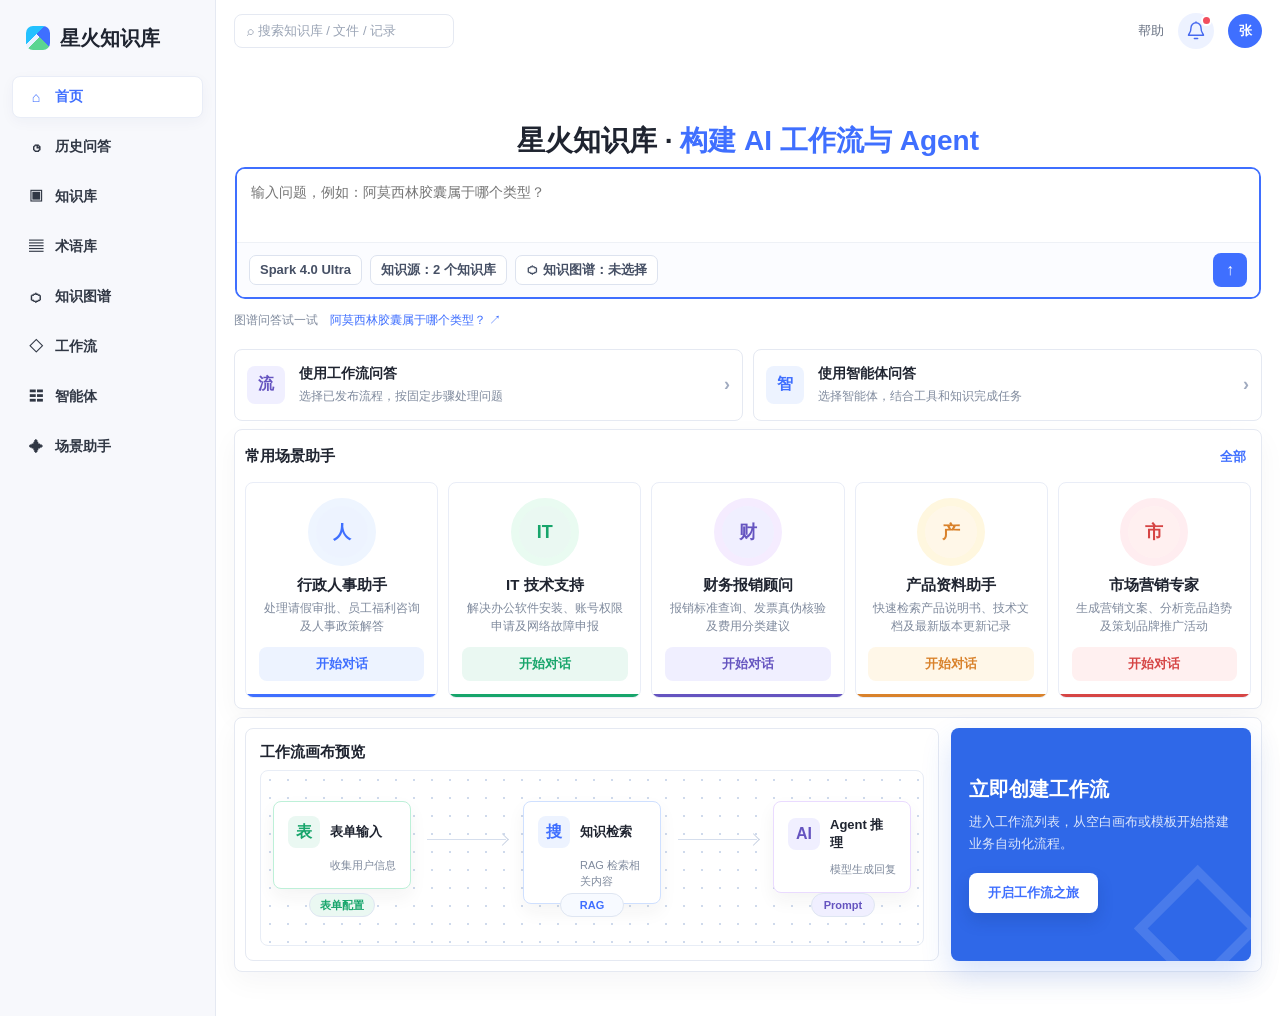
==== v122-ai-entry-architecture.html @ dc431477 "Publish knowledge graph prototype from source 1de22611d" ====
<!DOCTYPE html>
<html lang="zh-CN">
<head>
  <meta charset="UTF-8">
  <meta name="viewport" content="width=device-width, initial-scale=1.0">
  <title>星火知识库 - 智能问答</title>
  <link rel="icon" href="data:,">
  <link rel="stylesheet" href="knowledge-graph/qa.css">
  <link rel="stylesheet" href="knowledge-graph/qa-evidence.css">
  <link rel="stylesheet" href="knowledge-graph/notification-center.css?v=36">
  <style>
    :root {
      --blue: #3f6fff;
      --blue-soft: #edf3ff;
      --ink: #1f2430;
      --text: #323847;
      --muted: #7f8a9d;
      --line: #e5e9f2;
      --panel: #ffffff;
      --bg: #f6f8fc;
      --green: #17a56b;
      --green-soft: #eaf8f2;
      --amber: #d9822b;
      --amber-soft: #fff7e8;
      --red: #d64545;
      --red-soft: #fff0f0;
      --purple: #6554c0;
      --purple-soft: #f0efff;
    }

    * { box-sizing: border-box; }

    body {
      margin: 0;
      min-height: 100vh;
      color: var(--text);
      font-family: "PingFang SC", "Microsoft YaHei", Arial, sans-serif;
      background: #fff;
    }

    button,
    input,
    textarea,
    select {
      font: inherit;
    }

    button { cursor: pointer; }

    .app {
      display: grid;
      grid-template-columns: 216px minmax(0, 1fr);
      min-height: 100vh;
    }

    .sidebar {
      display: flex;
      flex-direction: column;
      gap: 20px;
      padding: 20px 12px;
      border-right: 1px solid var(--line);
      background: #f7f8fc;
    }

    .brand {
      display: flex;
      align-items: center;
      gap: 10px;
      height: 36px;
      padding: 0 14px;
      color: var(--ink);
      font-size: 20px;
      font-weight: 850;
      white-space: nowrap;
    }

    .brand-mark {
      width: 24px;
      height: 24px;
      border-radius: 7px;
      background:
        linear-gradient(135deg, #23c1ff 0 38%, transparent 38%),
        linear-gradient(225deg, #3f6fff 0 45%, transparent 45%),
        linear-gradient(315deg, #5bd592 0 48%, transparent 48%),
        #eaf2ff;
    }

    .nav {
      display: flex;
      flex-direction: column;
      gap: 8px;
    }

    .nav-btn {
      width: 100%;
      height: 42px;
      padding: 0 14px;
      border: 1px solid transparent;
      border-radius: 8px;
      display: flex;
      align-items: center;
      gap: 10px;
      color: #303744;
      background: transparent;
      text-align: left;
      font-size: 14px;
      font-weight: 700;
      text-decoration: none;
    }

    .nav-btn:hover {
      background: #fff;
      border-color: var(--line);
    }

    .nav-btn.active {
      color: var(--blue);
      background: #fff;
      border-color: #e9edf7;
      box-shadow: 0 4px 14px rgba(32, 52, 92, 0.04);
    }

    .nav-icon {
      width: 18px;
      height: 18px;
      display: inline-grid;
      place-items: center;
      flex: 0 0 auto;
    }

    .main {
      min-width: 0;
      min-height: 100vh;
      padding: 12px 18px;
      overflow: auto;
    }

    .topbar {
      height: 38px;
      display: flex;
      align-items: center;
      justify-content: space-between;
      margin-bottom: 10px;
    }

    .search {
      width: 220px;
      height: 34px;
      border: 1px solid var(--line);
      border-radius: 8px;
      display: flex;
      align-items: center;
      gap: 8px;
      padding: 0 12px;
      color: #9aa4b5;
      background: #fff;
      font-size: 13px;
    }

    .top-actions {
      display: flex;
      align-items: center;
      gap: 14px;
      color: #6b7485;
      font-size: 13px;
    }

    .avatar {
      width: 34px;
      height: 34px;
      border-radius: 50%;
      display: grid;
      place-items: center;
      color: #fff;
      background: var(--blue);
      font-weight: 800;
    }

    .view { display: none; }
    .view.active { display: block; }

    .page-head {
      display: flex;
      align-items: flex-start;
      justify-content: space-between;
      gap: 24px;
      margin-bottom: 18px;
    }

    .page-head h1 {
      margin: 0;
      color: var(--ink);
      font-size: 24px;
      line-height: 1.25;
      font-weight: 850;
    }

    .page-head p {
      margin: 8px 0 0;
      color: var(--muted);
      font-size: 13px;
      line-height: 1.6;
    }

    .btn {
      height: 34px;
      padding: 0 14px;
      border: 1px solid var(--line);
      border-radius: 8px;
      color: #3b465a;
      background: #fff;
      font-size: 13px;
      font-weight: 700;
    }

    .btn.primary {
      border-color: var(--blue);
      color: #fff;
      background: var(--blue);
    }

    .btn.text {
      border-color: transparent;
      color: var(--blue);
      background: transparent;
      padding: 0 4px;
    }

    .tag {
      min-height: 24px;
      padding: 0 8px;
      border-radius: 999px;
      display: inline-flex;
      align-items: center;
      gap: 4px;
      background: #eef2f8;
      color: #586377;
      font-size: 12px;
      font-weight: 700;
      white-space: nowrap;
    }

    .tag.blue { color: var(--blue); background: var(--blue-soft); }
    .tag.green { color: var(--green); background: var(--green-soft); }
    .tag.amber { color: var(--amber); background: var(--amber-soft); }
    .tag.red { color: var(--red); background: var(--red-soft); }
    .tag.purple { color: var(--purple); background: var(--purple-soft); }

    .panel {
      border: 1px solid var(--line);
      border-radius: 8px;
      background: var(--panel);
      box-shadow: 0 10px 28px rgba(31, 36, 48, 0.04);
    }

    .section-title {
      display: flex;
      align-items: center;
      justify-content: space-between;
      gap: 16px;
      margin: 0 0 8px;
      color: var(--ink);
      font-size: 15px;
      font-weight: 850;
    }

    .home-grid {
      display: grid;
      grid-template-columns: minmax(960px, 1280px);
      justify-content: center;
      gap: 8px;
      align-items: start;
    }

    #home {
      min-height: calc(100vh - 72px);
      padding: clamp(28px, 7vh, 72px) 0 32px;
    }

    #home.view.active {
      display: grid;
      place-items: start center;
    }

    #home .home-grid {
      width: min(100%, 1280px);
    }

    .home-heading {
      text-align: center;
      margin-bottom: 0;
    }

    .home-heading h1 {
      margin: 0;
      color: var(--ink);
      font-size: 28px;
      line-height: 1.25;
      font-weight: 900;
    }

    .home-heading .headline-accent {
      color: var(--blue);
    }

    .home-heading p {
      margin: 6px 0 0;
      color: var(--muted);
      font-size: 13px;
      line-height: 1.6;
    }

    .home-panel {
      padding: clamp(6px, 0.8vw, 10px);
    }

    .ask-panel {
      padding: clamp(6px, 0.8vw, 10px);
    }

    .home-panel.ask-panel {
      border-color: transparent;
      box-shadow: none;
      padding: 0;
    }

    .mode-tabs {
      display: inline-flex;
      gap: 4px;
      padding: 4px;
      margin-bottom: 16px;
      border-radius: 9px;
      background: #f1f4fa;
    }

    .mode-tab {
      height: 32px;
      padding: 0 14px;
      border: 0;
      border-radius: 7px;
      color: #5d687a;
      background: transparent;
      font-size: 13px;
      font-weight: 800;
    }

    .mode-tab.active {
      color: var(--blue);
      background: #fff;
      box-shadow: 0 4px 10px rgba(31, 36, 48, 0.06);
    }

    .ask-area {
      border: 2px solid var(--blue);
      border-radius: 10px;
      background: #fff;
      overflow: hidden;
    }

    .textarea {
      width: 100%;
      min-height: 48px;
      border: 0;
      resize: none;
      outline: none;
      padding: 12px 14px;
      color: var(--text);
      font-size: 14px;
      line-height: 1.6;
    }

    .ask-toolbar {
      display: flex;
      align-items: center;
      gap: 8px;
      padding: 10px 12px;
      border-top: 1px solid #eef1f6;
      background: #fbfcff;
    }

    .select-pill {
      height: 30px;
      padding: 0 10px;
      border: 1px solid #dde3ef;
      border-radius: 7px;
      display: inline-flex;
      align-items: center;
      gap: 6px;
      color: #465065;
      background: #fff;
      font-size: 13px;
      font-weight: 700;
    }

    .send {
      margin-left: auto;
      width: 34px;
      height: 34px;
      border: 0;
      border-radius: 8px;
      color: #fff;
      background: var(--blue);
      font-weight: 900;
    }

    .workflow-config {
      display: none;
      border: 1px solid #dde3ef;
      border-radius: 8px;
      margin: 12px 0 0;
      padding: 14px;
      background: #fbfcff;
    }

    .workflow-config.active { display: block; }

    .field-row {
      display: grid;
      grid-template-columns: 128px minmax(0, 1fr);
      gap: 12px;
      align-items: center;
      margin-bottom: 10px;
    }

    .field-row:last-child { margin-bottom: 0; }

    .field-row label {
      color: #5d687a;
      font-size: 13px;
      font-weight: 800;
    }

    .input,
    .select {
      width: 100%;
      height: 36px;
      border: 1px solid #dce2ec;
      border-radius: 8px;
      padding: 0 11px;
      color: var(--text);
      background: #fff;
      outline: none;
      font-size: 13px;
    }

    .note-box {
      margin-top: 10px;
      padding: 10px 12px;
      border-radius: 8px;
      color: #5d687a;
      background: #f6f8fc;
      font-size: 12px;
      line-height: 1.6;
    }

    .assistant-strip {
      padding: 0;
      border: 0;
      box-shadow: none;
      background: transparent;
    }

    .assistant-list {
      display: grid;
      gap: 10px;
    }

    .assistant-list.home-assistants {
      grid-template-columns: repeat(5, minmax(0, 1fr));
    }

    #home .note-box {
      display: none;
    }

    .assistant-card {
      width: 100%;
      padding: 14px;
      border: 1px solid var(--line);
      border-radius: 8px;
      display: grid;
      grid-template-columns: 38px minmax(0, 1fr) auto;
      gap: 12px;
      align-items: center;
      background: #fff;
      text-align: left;
    }

    .assistant-list.home-assistants .assistant-card {
      position: relative;
      min-height: 188px;
      padding: clamp(12px, 1.2vw, 18px) clamp(10px, 1vw, 16px) 16px;
      border-color: #e9edf7;
      grid-template-columns: 1fr;
      gap: 10px;
      align-items: start;
      justify-items: center;
      overflow: hidden;
      text-align: center;
    }

    .assistant-list.home-assistants .assistant-card:hover {
      transform: translateY(-2px);
      box-shadow: 0 10px 22px rgba(31, 36, 48, 0.06);
    }

    .assistant-list.home-assistants .assistant-card::after {
      content: "";
      position: absolute;
      right: 0;
      bottom: 0;
      left: 0;
      height: 3px;
      background: var(--blue);
    }

    .assistant-list.home-assistants .assistant-card.green::after {
      background: var(--green);
    }

    .assistant-list.home-assistants .assistant-card.purple::after {
      background: var(--purple);
    }

    .assistant-list.home-assistants .assistant-card.amber::after {
      background: var(--amber);
    }

    .assistant-list.home-assistants .assistant-card.red::after {
      background: var(--red);
    }

    .assistant-list.home-assistants .assistant-icon {
      width: 68px;
      height: 68px;
      border-radius: 999px;
      border: 8px solid #eef5ff;
      font-size: 18px;
    }

    .assistant-list.home-assistants .assistant-icon.green {
      border-color: #e9fbf1;
    }

    .assistant-list.home-assistants .assistant-icon.purple {
      border-color: #f5ecff;
    }

    .assistant-list.home-assistants .assistant-icon.amber {
      border-color: #fff7df;
    }

    .assistant-list.home-assistants .assistant-icon.red {
      border-color: #ffedf0;
    }

    .assistant-list.home-assistants .card-title {
      font-size: 15px;
    }

    .assistant-list.home-assistants .card-sub {
      margin-top: 4px;
      min-height: 0;
      line-height: 1.5;
    }

    .assistant-action {
      width: 100%;
      height: 34px;
      margin-top: 2px;
      border-radius: 8px;
      display: inline-flex;
      align-items: center;
      justify-content: center;
      color: var(--blue);
      background: var(--blue-soft);
      font-size: 13px;
      font-weight: 850;
    }

    .assistant-card.green .assistant-action {
      color: var(--green);
      background: var(--green-soft);
    }

    .assistant-card.purple .assistant-action {
      color: var(--purple);
      background: var(--purple-soft);
    }

    .assistant-card.amber .assistant-action {
      color: var(--amber);
      background: var(--amber-soft);
    }

    .assistant-card.red .assistant-action {
      color: var(--red);
      background: var(--red-soft);
    }

    .home-row {
      display: block;
    }

    .entry-mode-grid {
      display: grid;
      grid-template-columns: repeat(2, minmax(0, 1fr));
      gap: 10px;
    }

    .entry-mode-card {
      min-height: 72px;
      padding: 9px 12px;
      border: 1px solid var(--line);
      border-radius: 8px;
      display: grid;
      grid-template-columns: 40px minmax(0, 1fr) auto;
      gap: 12px;
      align-items: center;
      background: #fff;
      text-align: left;
    }

    .entry-mode-card:hover {
      border-color: #cfd8eb;
      background: #fbfcff;
    }

    .entry-mode-card:hover .assistant-icon.purple {
      background: #f0e8ff;
    }

    .entry-mode-card:hover .assistant-icon:not(.purple) {
      background: #eaf1ff;
    }

    .entry-mode-card:hover .entry-mode-arrow {
      color: var(--blue);
    }

    .entry-mode-arrow {
      color: #a1abc0;
      font-size: 18px;
      font-weight: 900;
    }

    .workflow-showcase {
      display: grid;
      grid-template-columns: minmax(0, 1fr) 300px;
      gap: 12px;
      align-items: stretch;
    }

    .workflow-preview {
      min-height: 232px;
      padding: 14px;
      border: 1px solid var(--line);
      border-radius: 8px;
      background: #fff;
    }

    .workflow-preview-title {
      margin: 0 0 8px;
      color: var(--ink);
      font-size: 15px;
      font-weight: 850;
    }

    .workflow-canvas {
      position: relative;
      height: 176px;
      border: 1px solid #e8edf6;
      border-radius: 8px;
      overflow: hidden;
      background-image: radial-gradient(#cfdaec 1px, transparent 1px);
      background-size: 18px 18px;
      background-color: #fff;
    }

    .flow-node {
      position: absolute;
      width: 138px;
      min-height: 76px;
      padding: 14px;
      border: 1px solid #d8e2f4;
      border-radius: 8px;
      display: grid;
      grid-template-columns: 32px minmax(0, 1fr);
      gap: 10px;
      align-items: center;
      background: #fff;
      box-shadow: 0 8px 18px rgba(31, 36, 48, 0.05);
    }

    .flow-node.form-node {
      left: 12px;
      top: 30px;
      border-color: #bdf0d8;
    }

    .flow-node.retrieve-node {
      left: calc(50% - 69px);
      top: 30px;
      border-color: #cfe0ff;
    }

    .flow-node.agent {
      right: 12px;
      top: 30px;
      border-color: #eadbff;
    }

    .flow-icon {
      width: 32px;
      height: 32px;
      border-radius: 8px;
      display: grid;
      place-items: center;
      color: var(--blue);
      background: var(--blue-soft);
      font-weight: 900;
    }

    .flow-node.form-node .flow-icon {
      color: var(--green);
      background: var(--green-soft);
    }

    .flow-node.agent .flow-icon {
      color: var(--purple);
      background: var(--purple-soft);
    }

    .flow-title {
      color: var(--ink);
      font-size: 13px;
      font-weight: 850;
    }

    .flow-desc {
      grid-column: 2;
      color: var(--muted);
      font-size: 11px;
      line-height: 1.4;
    }

    .flow-arrow {
      position: absolute;
      top: 68px;
      height: 1px;
      background: #d5deed;
    }

    .flow-arrow::after {
      content: "";
      position: absolute;
      right: -1px;
      top: -4px;
      width: 8px;
      height: 8px;
      border-top: 1px solid #c8d2e3;
      border-right: 1px solid #c8d2e3;
      transform: rotate(45deg);
      background: transparent;
    }

    .flow-arrow.left {
      left: 166px;
      right: calc(50% + 86px);
    }

    .flow-arrow.right {
      left: calc(50% + 86px);
      right: 166px;
    }

    .flow-chip {
      position: absolute;
      min-width: 64px;
      height: 24px;
      padding: 0 10px;
      border: 1px solid #dfe6f2;
      border-radius: 999px;
      display: grid;
      place-items: center;
      color: var(--blue);
      background: #f7faff;
      font-size: 11px;
      font-weight: 850;
    }

    .flow-chip.config {
      left: 48px;
      bottom: 28px;
      color: var(--green);
      background: var(--green-soft);
    }

    .flow-chip.rag {
      left: calc(50% - 32px);
      bottom: 28px;
    }

    .flow-chip.prompt {
      right: 48px;
      bottom: 28px;
      color: var(--purple);
      background: var(--purple-soft);
    }

    .workflow-cta {
      position: relative;
      min-height: 232px;
      padding: 18px;
      border-radius: 8px;
      display: flex;
      flex-direction: column;
      align-items: flex-start;
      justify-content: center;
      overflow: hidden;
      color: #fff;
      background: #2f68e8;
      box-shadow: 0 14px 30px rgba(47, 104, 232, 0.18);
    }

    .workflow-cta::after {
      content: "◇";
      position: absolute;
      right: -8px;
      bottom: -36px;
      color: rgba(255, 255, 255, 0.13);
      font-size: 128px;
      line-height: 1;
      font-weight: 900;
    }

    .workflow-cta h3 {
      position: relative;
      z-index: 1;
      margin: 0;
      font-size: 20px;
      line-height: 1.35;
      font-weight: 900;
    }

    .workflow-cta p {
      position: relative;
      z-index: 1;
      margin: 8px 0 18px;
      color: rgba(255, 255, 255, 0.84);
      font-size: 13px;
      line-height: 1.7;
    }

    .workflow-cta .btn {
      position: relative;
      z-index: 1;
      height: 40px;
      padding: 0 18px;
      border-color: transparent;
      color: var(--blue);
      background: #fff;
      box-shadow: 0 8px 16px rgba(18, 45, 110, 0.18);
    }

    .compact-list {
      display: grid;
      gap: 8px;
    }

    .compact-item {
      padding: 11px 12px;
      border: 1px solid var(--line);
      border-radius: 8px;
      display: grid;
      grid-template-columns: minmax(0, 1fr) auto;
      gap: 10px;
      align-items: center;
      background: #fff;
    }

    .compact-name {
      color: var(--ink);
      font-size: 13px;
      font-weight: 850;
    }

    .compact-desc {
      margin-top: 4px;
      color: var(--muted);
      font-size: 12px;
      line-height: 1.5;
    }

    .assistant-card:hover {
      border-color: #cfd8eb;
      background: #fbfcff;
    }

    .assistant-card.disabled {
      opacity: 0.64;
      cursor: not-allowed;
    }

    .assistant-icon {
      width: 38px;
      height: 38px;
      border-radius: 8px;
      display: grid;
      place-items: center;
      color: var(--blue);
      background: var(--blue-soft);
      font-weight: 900;
    }

    .assistant-icon.green {
      color: var(--green);
      background: var(--green-soft);
    }

    .assistant-icon.amber {
      color: var(--amber);
      background: var(--amber-soft);
    }

    .assistant-icon.red {
      color: var(--red);
      background: var(--red-soft);
    }

    .assistant-icon.purple {
      color: var(--purple);
      background: var(--purple-soft);
    }

    .card-title {
      color: var(--ink);
      font-size: 14px;
      font-weight: 850;
    }

    .card-sub {
      margin-top: 4px;
      color: var(--muted);
      font-size: 12px;
      line-height: 1.5;
    }

    .logic-grid {
      display: grid;
      grid-template-columns: repeat(3, minmax(0, 1fr));
      gap: 12px;
      margin-top: 18px;
    }

    .logic-card {
      padding: 14px;
      border: 1px solid var(--line);
      border-radius: 8px;
      background: #fff;
    }

    .logic-card b {
      display: block;
      margin-bottom: 6px;
      color: var(--ink);
      font-size: 13px;
    }

    .logic-card span {
      color: var(--muted);
      font-size: 12px;
      line-height: 1.6;
    }

    .home-section {
      margin-top: 18px;
    }

    .quick-grid {
      display: grid;
      grid-template-columns: repeat(2, minmax(0, 1fr));
      gap: 10px;
    }

    .quick-item {
      padding: 13px;
      border: 1px solid var(--line);
      border-radius: 8px;
      display: grid;
      grid-template-columns: minmax(0, 1fr) auto;
      gap: 10px;
      align-items: center;
      background: #fff;
      text-align: left;
    }

    .quick-item:hover {
      border-color: #cfd8eb;
      background: #fbfcff;
    }

    .quick-name {
      color: var(--ink);
      font-size: 13px;
      font-weight: 850;
    }

    .quick-desc {
      margin-top: 4px;
      color: var(--muted);
      font-size: 12px;
      line-height: 1.5;
    }

    .assistant-page-grid {
      display: grid;
      grid-template-columns: 290px minmax(0, 1fr);
      gap: 18px;
      min-height: calc(100vh - 136px);
    }

    .assistant-sidebar {
      padding: 16px;
      align-self: start;
    }

    .info-list {
      display: grid;
      gap: 12px;
      margin-top: 14px;
    }

    .info-item {
      padding-bottom: 12px;
      border-bottom: 1px solid #eef1f6;
    }

    .info-item:last-child {
      border-bottom: 0;
      padding-bottom: 0;
    }

    .info-label {
      color: var(--muted);
      font-size: 12px;
      font-weight: 700;
    }

    .info-value {
      margin-top: 5px;
      color: #3b465a;
      font-size: 13px;
      line-height: 1.6;
    }

    .chat-panel {
      display: grid;
      grid-template-rows: auto minmax(0, 1fr) auto;
      min-height: calc(100vh - 136px);
      overflow: hidden;
    }

    .chat-head {
      padding: 16px 18px;
      border-bottom: 1px solid var(--line);
      display: flex;
      justify-content: space-between;
      align-items: center;
      gap: 16px;
    }

    .chat-title {
      display: flex;
      align-items: center;
      gap: 10px;
      min-width: 0;
    }

    .chat-title h2 {
      margin: 0;
      color: var(--ink);
      font-size: 17px;
    }

    .chat-body {
      min-height: 0;
      padding: 18px;
      overflow: auto;
      background: #fbfcff;
    }

    .message {
      display: flex;
      gap: 10px;
      margin-bottom: 16px;
    }

    .message.user {
      justify-content: flex-end;
    }

    .bubble {
      max-width: 72%;
      padding: 12px 14px;
      border-radius: 8px;
      color: #344054;
      background: #fff;
      border: 1px solid #eef1f6;
      font-size: 14px;
      line-height: 1.7;
    }

    .message.user .bubble {
      color: #fff;
      background: var(--blue);
      border-color: var(--blue);
    }

    .refs {
      display: flex;
      gap: 8px;
      flex-wrap: wrap;
      margin-top: 10px;
    }

    .chat-input {
      border-top: 1px solid var(--line);
      padding: 12px;
      background: #fff;
    }

    .record-layout {
      display: grid;
      grid-template-columns: 360px minmax(560px, 1fr);
      gap: 18px;
    }

    .record-master {
      padding: 14px;
      align-self: start;
      display: grid;
      gap: 12px;
    }

    .filter-panel {
      padding: 0;
      display: flex;
      gap: 6px;
      flex-wrap: wrap;
    }

    .filter-btn {
      height: 30px;
      padding: 0 10px;
      border: 1px solid transparent;
      border-radius: 999px;
      display: inline-flex;
      align-items: center;
      gap: 6px;
      color: #4d586b;
      background: #f4f6fb;
      font-size: 12px;
      font-weight: 750;
      text-align: left;
    }

    .filter-btn.active {
      color: var(--blue);
      border-color: #dce6ff;
      background: var(--blue-soft);
    }

    .record-list {
      display: grid;
      gap: 10px;
    }

    .record-detail {
      padding: 20px;
      align-self: start;
      position: sticky;
      top: 16px;
    }

    .detail-title {
      margin: 0 0 6px;
      color: var(--ink);
      font-size: 18px;
      font-weight: 850;
      line-height: 1.35;
    }

    .detail-summary {
      margin: 0 0 14px;
      color: var(--muted);
      font-size: 12px;
      line-height: 1.6;
    }

    .detail-answer {
      padding: 12px;
      border: 1px solid #edf1f7;
      border-radius: 8px;
      color: #475467;
      background: #fbfcff;
      font-size: 13px;
      line-height: 1.7;
    }

    .detail-block {
      padding: 12px 0;
      border-top: 1px solid #eef1f6;
    }

    .detail-block h3 {
      margin: 0 0 10px;
      color: #344054;
      font-size: 13px;
      font-weight: 850;
    }

    .quote-card {
      padding: 10px;
      border: 1px solid #edf1f7;
      border-radius: 8px;
      margin-bottom: 8px;
      background: #fbfcff;
    }

    .quote-card:last-child { margin-bottom: 0; }

    .quote-name {
      color: var(--ink);
      font-size: 13px;
      font-weight: 800;
    }

    .quote-text {
      margin-top: 6px;
      color: #667085;
      font-size: 12px;
      line-height: 1.55;
    }

    .record-item {
      padding: 13px;
      border: 1px solid var(--line);
      border-radius: 8px;
      display: block;
      background: #fff;
    }

    .record-meta {
      display: flex;
      align-items: center;
      gap: 8px;
      flex-wrap: wrap;
      margin-bottom: 7px;
    }

    .record-title {
      color: var(--ink);
      font-size: 14px;
      font-weight: 850;
      line-height: 1.45;
    }

    .record-desc {
      margin-top: 4px;
      color: var(--muted);
      font-size: 12px;
      line-height: 1.5;
    }

    .record-action {
      margin-top: 10px;
      display: flex;
      justify-content: flex-end;
    }

    .qa-thread {
      display: grid;
      gap: 12px;
    }

    .thread-row {
      display: grid;
      gap: 6px;
    }

    .thread-label {
      color: var(--muted);
      font-size: 12px;
      font-weight: 800;
    }

    .thread-box {
      padding: 12px;
      border: 1px solid #edf1f7;
      border-radius: 8px;
      color: #475467;
      background: #fbfcff;
      font-size: 13px;
      line-height: 1.7;
    }

    .thread-box.answer {
      background: #fff;
    }

    .admin-grid {
      display: grid;
      grid-template-columns: minmax(0, 1.05fr) minmax(0, 0.95fr);
      gap: 18px;
    }

    .admin-panel {
      padding: 18px;
    }

    .table {
      width: 100%;
      border-collapse: collapse;
      font-size: 13px;
    }

    .table th,
    .table td {
      padding: 12px 10px;
      border-bottom: 1px solid #eef1f6;
      text-align: left;
      vertical-align: top;
    }

    .table th {
      color: #667085;
      background: #fafbfe;
      font-weight: 800;
    }

    .table td {
      color: #344054;
    }

    .flow {
      display: grid;
      gap: 10px;
    }

    .flow-step {
      position: relative;
      padding: 12px 12px 12px 36px;
      border: 1px solid var(--line);
      border-radius: 8px;
      background: #fff;
    }

    .flow-step::before {
      content: attr(data-step);
      position: absolute;
      left: 12px;
      top: 12px;
      width: 18px;
      height: 18px;
      border-radius: 50%;
      display: grid;
      place-items: center;
      color: #fff;
      background: var(--blue);
      font-size: 11px;
      font-weight: 900;
    }

    .flow-step b {
      display: block;
      color: var(--ink);
      font-size: 13px;
      margin-bottom: 4px;
    }

    .flow-step span {
      color: var(--muted);
      font-size: 12px;
      line-height: 1.5;
    }

    @media (max-width: 1100px) {
      .app { grid-template-columns: 72px minmax(0, 1fr); }
      .brand span,
      .nav-btn span:last-child { display: none; }
      .nav-btn { justify-content: center; padding: 0; }
      .home-grid,
      .assistant-page-grid,
      .record-layout,
      .admin-grid,
      .logic-grid,
      .home-row,
      .workflow-showcase {
        grid-template-columns: 1fr;
      }

      #home .home-grid {
        width: 100%;
      }

      .assistant-list.home-assistants {
        grid-template-columns: repeat(3, minmax(0, 1fr));
      }
    }

    @media (max-width: 760px) {
      .main { padding: 14px; }
      .entry-mode-grid {
        grid-template-columns: 1fr;
      }
      .assistant-list.home-assistants {
        grid-template-columns: 1fr;
      }
      .workflow-preview { padding: 12px; }
      .workflow-canvas {
        height: 344px;
      }
      .flow-node {
        left: calc(50% - 69px) !important;
        right: auto !important;
      }
      .flow-node.form-node { top: 18px; }
      .flow-node.retrieve-node { top: 130px; }
      .flow-node.agent { top: 242px; }
      .flow-arrow { display: none; }
      .flow-chip.config {
        left: calc(50% - 32px);
        top: 100px;
        bottom: auto;
      }
      .flow-chip.rag {
        top: 212px;
        bottom: auto;
      }
      .flow-chip.prompt {
        right: auto;
        left: calc(50% - 32px);
        bottom: 12px;
      }
    }
  </style>
</head>
<body>
  <div class="app">
    <aside class="sidebar">
      <div class="brand">
        <div class="brand-mark"></div>
        <span>星火知识库</span>
      </div>
      <nav class="nav" aria-label="原型导航">
        <button class="nav-btn active" data-view="home"><span class="nav-icon">⌂</span><span>首页问答</span></button>
        <button class="nav-btn" data-view="knowledge"><span class="nav-icon">▣</span><span>知识库</span></button>
        <a class="nav-btn" href="knowledge-graph/index.html"><span class="nav-icon">⬡</span><span>知识图谱</span></a>
        <button class="nav-btn" data-view="workflow"><span class="nav-icon">◇</span><span>工作流</span></button>
        <button class="nav-btn" data-view="assistants"><span class="nav-icon">✦</span><span>场景助手</span></button>
        <button class="nav-btn" data-view="assistant-chat"><span class="nav-icon">☷</span><span>助手问答页</span></button>
        <button class="nav-btn" data-view="records"><span class="nav-icon">◷</span><span>我的记录</span></button>
      </nav>
    </aside>

    <main class="main">
      <header class="topbar">
        <div class="search">⌕ 搜索知识库 / 文件 / 记录</div>
        <div class="top-actions">
          <span>帮助</span>
          <button type="button" class="kg-message-trigger" data-kg-notifications aria-label="消息中心"><svg width="20" height="20" viewBox="0 0 24 24" fill="none" stroke="currentColor" stroke-width="1.7" stroke-linecap="round" stroke-linejoin="round" aria-hidden="true"><path d="M18 8a6 6 0 0 0-12 0c0 7-3 7-3 9h18c0-2-3-2-3-9M10 21h4M12 2V1"/></svg></button>
          <div class="avatar">张</div>
        </div>
      </header>

      <section class="view active" id="home">
        <div class="home-grid">
          <div class="home-heading">
            <h1>星火知识库 · <span class="headline-accent">构建 AI 工作流与 Agent</span></h1>
          </div>

          <div class="panel ask-panel home-panel">
            <div class="ask-mode-panel" id="knowledge-mode">
              <div class="ask-area">
                <textarea id="qaHomeQuestion" class="textarea" maxlength="2000" aria-label="输入问题" placeholder="输入问题，例如：阿莫西林胶囊属于哪个类型？"></textarea>
                <div class="ask-toolbar">
                  <button class="select-pill">Spark 4.0 Ultra</button>
                  <button class="select-pill" data-qa-sources="kb">知识源：2 个知识库</button>
                  <button class="select-pill qa-graph-trigger" data-qa-sources="graphs">⬡ 知识图谱：未选择</button>
                  <button id="qaHomeSend" class="send" aria-label="发送问题">↑</button>
                </div>
              </div>
            </div>
          </div>

          <div class="qa-home-examples"><span>图谱问答试一试</span><button data-qa-example="阿莫西林胶囊属于哪个类型？">阿莫西林胶囊属于哪个类型？ ↗</button><span id="qaHomeError" role="alert"></span></div>

          <div class="entry-mode-grid">
            <button class="entry-mode-card" data-view-link="workflow">
              <div class="assistant-icon purple">流</div>
              <div>
                <div class="card-title">使用工作流问答</div>
                <div class="card-sub">选择已发布流程，按固定步骤处理问题</div>
              </div>
              <span class="entry-mode-arrow">›</span>
            </button>
            <button class="entry-mode-card" data-view-link="assistant-chat">
              <div class="assistant-icon">智</div>
              <div>
                <div class="card-title">使用智能体问答</div>
                <div class="card-sub">选择智能体，结合工具和知识完成任务</div>
              </div>
              <span class="entry-mode-arrow">›</span>
            </button>
          </div>

          <div class="home-row">
            <section class="panel home-panel">
              <div class="section-title">
                <span>常用场景助手</span>
                <button class="btn text" data-view-link="assistants">全部</button>
              </div>
              <div class="assistant-list home-assistants">
                <button class="assistant-card" data-view-link="assistant-chat">
                  <div class="assistant-icon">人</div>
                  <div>
                    <div class="card-title">行政人事助手</div>
                    <div class="card-sub">处理请假审批、员工福利咨询及人事政策解答</div>
                  </div>
                  <span class="assistant-action">开始对话</span>
                </button>
                <button class="assistant-card green" data-view-link="assistant-chat">
                  <div class="assistant-icon green">IT</div>
                  <div>
                    <div class="card-title">IT 技术支持</div>
                    <div class="card-sub">解决办公软件安装、账号权限申请及网络故障申报</div>
                  </div>
                  <span class="assistant-action">开始对话</span>
                </button>
                <button class="assistant-card purple" data-view-link="assistant-chat">
                  <div class="assistant-icon purple">财</div>
                  <div>
                    <div class="card-title">财务报销顾问</div>
                    <div class="card-sub">报销标准查询、发票真伪核验及费用分类建议</div>
                  </div>
                  <span class="assistant-action">开始对话</span>
                </button>
                <button class="assistant-card amber" data-view-link="assistant-chat">
                  <div class="assistant-icon amber">产</div>
                  <div>
                    <div class="card-title">产品资料助手</div>
                    <div class="card-sub">快速检索产品说明书、技术文档及最新版本更新记录</div>
                  </div>
                  <span class="assistant-action">开始对话</span>
                </button>
                <button class="assistant-card red" data-view-link="assistant-chat">
                  <div class="assistant-icon red">市</div>
                  <div>
                    <div class="card-title">市场营销专家</div>
                    <div class="card-sub">生成营销文案、分析竞品趋势及策划品牌推广活动</div>
                  </div>
                  <span class="assistant-action">开始对话</span>
                </button>
              </div>
            </section>
          </div>

          <section class="panel home-panel">
            <div class="workflow-showcase">
              <div class="workflow-preview">
                <div class="workflow-preview-title">工作流画布预览</div>
                <div class="workflow-canvas" aria-label="工作流画布预览">
                  <div class="flow-node form-node">
                    <div class="flow-icon">表</div>
                    <div class="flow-title">表单输入</div>
                    <div class="flow-desc">收集用户信息</div>
                  </div>
                  <div class="flow-arrow left"></div>
                  <div class="flow-node retrieve-node">
                    <div class="flow-icon">搜</div>
                    <div class="flow-title">知识检索</div>
                    <div class="flow-desc">RAG 检索相关内容</div>
                  </div>
                  <div class="flow-arrow right"></div>
                  <div class="flow-node agent">
                    <div class="flow-icon">AI</div>
                    <div class="flow-title">Agent 推理</div>
                    <div class="flow-desc">模型生成回复</div>
                  </div>
                  <span class="flow-chip config">表单配置</span>
                  <span class="flow-chip rag">RAG</span>
                  <span class="flow-chip prompt">Prompt</span>
                </div>
              </div>
              <div class="workflow-cta">
                <h3>立即创建工作流</h3>
                <p>进入工作流列表，从空白画布或模板开始搭建业务自动化流程。</p>
                <button class="btn" data-view-link="workflow">开启工作流之旅</button>
              </div>
            </div>
          </section>
        </div>
      </section>

      <section class="view" id="qa-chat">
        <div class="qa-session-head"><div><h1>知识问答</h1><span>结合文档与知识图谱，查看回答依据</span></div><button class="btn" id="qaNewChat">＋ 新建问答</button></div>
        <div class="qa-conversation" id="qaConversation" aria-label="问答内容"></div>
        <div class="qa-composer">
          <div class="ask-area">
            <textarea id="qaFollowQuestion" class="textarea" maxlength="2000" aria-label="继续提问" placeholder="继续提问，每轮可重新选择知识源"></textarea>
            <div class="ask-toolbar"><button class="select-pill" data-qa-sources="kb">知识源</button><button class="select-pill qa-graph-trigger" data-qa-sources="graphs">⬡ 知识图谱：未选择</button><button id="qaStop" class="btn" hidden>停止回答</button><button id="qaFollowSend" class="send" aria-label="发送追问">↑</button></div>
          </div>
          <p class="qa-composer-note" id="qaComposerNote">请结合来源核实回答内容</p>
        </div>
      </section>

      <section class="view" id="knowledge">
        <div class="page-head">
          <div>
            <h1>知识库</h1>
            <p>这里代表当前项目中已有的知识库页签。本原型不展开具体页面，只用于说明 V1.2.2 智能入口与既有页签并存。</p>
          </div>
        </div>
        <div class="panel admin-panel">
          <div class="section-title">已有页面占位</div>
          <div class="note-box">
            知识库列表、知识库详情、文件管理、AI 摘要 / 全文解构 / 知识萃取等具体页面不在本草图中重画；后续只需要在现有知识库详情中接入 AI 页签调整和问答助手悬浮入口。
          </div>
        </div>
      </section>

      <section class="view" id="workflow">
        <div class="page-head">
          <div>
            <h1>工作流</h1>
            <p>这里代表当前项目中已有的工作流页签。本原型不展开工作流列表、编辑器或发布审核页面。</p>
          </div>
        </div>
        <div class="panel admin-panel">
          <div class="section-title">已有页面占位</div>
          <div class="note-box">
            工作流创建、编辑、调试、发布、审核和管理页面沿用现有设计。本草图只表达首页选择工作流执行时的入口交互：选择工作流后输入区按工作流 Schema 展示，不默认暴露自由知识库选择。
          </div>
        </div>
      </section>

      <section class="view" id="assistants">
        <div class="page-head">
          <div>
            <h1>场景助手列表</h1>
            <p>这是独立路由页面，用于承接“我知道业务场景，但不知道该选哪个知识库”的用户路径。点击助手进入专属问答页。</p>
          </div>
          <button class="btn">查看权限说明</button>
        </div>

        <div class="logic-grid" style="margin: 0 0 14px;">
          <div class="logic-card">
            <b>部门推荐</b>
            <span>按用户所属组织展示推荐助手，减少首页负担。</span>
          </div>
          <div class="logic-card">
            <b>知识范围只读</b>
            <span>助手页不再让用户自由切换知识库，避免和自由问答混淆。</span>
          </div>
          <div class="logic-card">
            <b>权限过滤</b>
            <span>问答范围 = 助手绑定知识库 ∩ 用户有权限知识库。</span>
          </div>
        </div>

        <div class="assistant-list">
          <button class="assistant-card" data-view-link="assistant-chat">
            <div class="assistant-icon">HR</div>
            <div>
              <div class="card-title">行政人事助手</div>
              <div class="card-sub">制度咨询、假勤规则、入离职流程。当前可访问 3 / 5 个绑定知识库。</div>
            </div>
            <span class="tag green">进入问答</span>
          </button>
          <button class="assistant-card" data-view-link="assistant-chat">
            <div class="assistant-icon green">IT</div>
            <div>
              <div class="card-title">IT 技术支持</div>
              <div class="card-sub">账号、网络、终端设备和系统使用问题。当前可访问 2 / 2 个绑定知识库。</div>
            </div>
            <span class="tag green">进入问答</span>
          </button>
          <button class="assistant-card" data-view-link="assistant-chat">
            <div class="assistant-icon amber">产</div>
            <div>
              <div class="card-title">产品资料助手</div>
              <div class="card-sub">面向销售和售前的产品资料查询。当前可访问 4 / 6 个绑定知识库。</div>
            </div>
            <span class="tag green">进入问答</span>
          </button>
          <button class="assistant-card disabled">
            <div class="assistant-icon amber">财</div>
            <div>
              <div class="card-title">财务报销助手</div>
              <div class="card-sub">管理员已配置可见范围，但当前用户没有任何绑定知识库权限。</div>
            </div>
            <span class="tag amber">联系管理员</span>
          </button>
          <button class="assistant-card disabled">
            <div class="assistant-icon">市</div>
            <div>
              <div class="card-title">市场营销助手</div>
              <div class="card-sub">后台模板已预置，尚未绑定知识库，未对普通用户开放。</div>
            </div>
            <span class="tag">待配置</span>
          </button>
        </div>
      </section>

      <section class="view" id="assistant-chat">
        <div class="assistant-page-grid">
          <aside class="panel assistant-sidebar">
            <div class="assistant-icon">HR</div>
            <h1 style="margin: 12px 0 6px; color: var(--ink); font-size: 20px;">行政人事助手</h1>
            <div class="card-sub">围绕制度、假勤、入离职流程回答问题。</div>
            <div class="info-list">
              <div class="info-item">
                <div class="info-label">知识范围</div>
                <div class="info-value">后台绑定 5 个知识库；当前用户可访问 3 个。</div>
              </div>
              <div class="info-item">
                <div class="info-label">权限规则</div>
                <div class="info-value">实际检索范围 = 助手绑定知识库 ∩ 用户有权限知识库。</div>
              </div>
              <div class="info-item">
                <div class="info-label">页面规则</div>
                <div class="info-value">此页不允许用户改知识库，避免和自由问答混淆。</div>
              </div>
            </div>
          </aside>

          <div class="panel chat-panel">
            <div class="chat-head">
              <div class="chat-title">
                <div class="assistant-icon">HR</div>
                <div>
                  <h2>行政人事助手</h2>
                  <div class="card-sub">来自场景助手 · 支持继续追问 · 记录进入我的记录</div>
                </div>
              </div>
              <span class="tag blue">只读知识来源</span>
            </div>
            <div class="chat-body">
              <div class="message user">
                <div class="bubble">试用期请假会影响转正吗？</div>
              </div>
              <div class="message">
                <div class="bubble">
                  根据当前可访问的人事制度，试用期请假需要按公司假勤规则提交申请。是否影响转正通常取决于请假时长、考勤记录和试用期考核结论。
                  <div class="refs">
                    <span class="tag">员工手册.pdf</span>
                    <span class="tag">假勤管理制度.docx</span>
                    <span class="tag">转正流程说明.pdf</span>
                  </div>
                </div>
              </div>
            </div>
            <div class="chat-input">
              <div class="ask-area">
                <textarea class="textarea" style="min-height: 70px;" placeholder="继续向行政人事助手提问"></textarea>
                <div class="ask-toolbar">
                  <span class="select-pill">知识来源：管理员配置</span>
                  <span class="select-pill">当前可访问 3 个知识库</span>
                  <button class="send">↑</button>
                </div>
              </div>
            </div>
          </div>
        </div>
      </section>

      <section class="view" id="records">
        <div class="page-head">
          <div>
            <h1>我的记录</h1>
            <p>列表只做检索和定位；进入某条记录后，右侧展示问答内容摘要、引用文件、命中片段和原文入口。</p>
          </div>
          <button class="btn">导出记录</button>
        </div>

        <div class="record-layout">
          <section class="panel record-master">
            <div class="filter-panel">
              <button class="filter-btn active" data-filter="all">全部 <span>24</span></button>
              <button class="filter-btn" data-filter="qa">普通问答 <span>12</span></button>
              <button class="filter-btn" data-filter="assistant">场景助手 <span>7</span></button>
              <button class="filter-btn" data-filter="workflow">工作流 <span>5</span></button>
              <button class="filter-btn" data-filter="agent">Agent <span>0</span></button>
            </div>

            <div class="record-list">
            <div class="record-item" data-record-type="assistant">
              <div>
                <div class="record-meta">
                  <span class="tag blue">行政人事助手</span>
                  <span class="tag">场景助手问答</span>
                  <span class="tag">2026-07-15 10:24</span>
                </div>
                <div class="record-title">试用期请假会影响转正吗？</div>
                <div class="record-desc">保留助手名称、当次可检索知识库范围、引用文件和助手配置版本。</div>
              </div>
              <div class="record-action"><button class="btn">查看</button></div>
            </div>

            <div class="record-item" data-record-type="workflow">
              <div>
                <div class="record-meta">
                  <span class="tag purple">工作流</span>
                  <span class="tag green">执行成功</span>
                  <span class="tag">2026-07-15 09:46</span>
                </div>
                <div class="record-title">合同要点提取流程</div>
                <div class="record-desc">展示工作流名称、输入摘要、输出结果、执行状态和过程入口，不混成普通会话。</div>
              </div>
              <div class="record-action"><button class="btn">详情</button></div>
            </div>

            <div class="record-item" data-record-type="qa">
              <div>
                <div class="record-meta">
                  <span class="tag">普通问答</span>
                  <span class="tag">2 个知识库</span>
                  <span class="tag">2026-07-14 18:30</span>
                </div>
                <div class="record-title">差旅报销标准是多少？</div>
                <div class="record-desc">来自首页自由问答，用户当时选择了制度知识库和财务知识库。</div>
              </div>
              <div class="record-action"><button class="btn">查看</button></div>
            </div>

            <div class="record-item" data-record-type="assistant">
              <div>
                <div class="record-meta">
                  <span class="tag green">IT 技术支持</span>
                  <span class="tag">场景助手问答</span>
                  <span class="tag">2026-07-14 16:12</span>
                </div>
                <div class="record-title">VPN 连接失败怎么排查？</div>
                <div class="record-desc">若助手后续停用，历史仍可查看，但不允许继续追问。</div>
              </div>
              <div class="record-action"><button class="btn">查看</button></div>
            </div>
            </div>
          </section>

          <aside class="panel record-detail">
            <h2 class="detail-title">选中记录详情</h2>
            <p class="detail-summary">右侧展示当前选中记录的原始问答内容和引用证据，不要求后端额外生成摘要。</p>
            <div class="record-meta">
              <span class="tag blue">场景助手</span>
              <span class="tag">行政人事助手</span>
              <span class="tag">引用 3 条</span>
            </div>

            <div class="detail-block">
              <h3>问答内容</h3>
              <div class="qa-thread">
                <div class="thread-row">
                  <div class="thread-label">问题</div>
                  <div class="thread-box">试用期请假会影响转正吗？</div>
                </div>
                <div class="thread-row">
                  <div class="thread-label">回答</div>
                  <div class="thread-box answer">
                    根据当前可访问的人事制度，试用期请假需要按公司假勤规则提交申请。是否影响转正通常取决于请假时长、考勤记录和试用期考核结论。
                    <br><br>
                    如果请假时间较短，并且已经完成审批，一般不会直接影响转正；如果请假频次较高或影响试用期考核周期，建议提前与直属上级和 HR 确认是否需要顺延考核或补充说明。
                  </div>
                </div>
              </div>
            </div>

            <div class="detail-block">
              <h3>引用来源</h3>
              <div class="quote-card">
                <div class="quote-name">员工手册.pdf</div>
                <div class="quote-text">命中片段：试用期员工应遵守公司考勤与请假制度，相关记录进入试用期考核参考。</div>
                <button class="btn text">查看原文</button>
              </div>
              <div class="quote-card">
                <div class="quote-name">假勤管理制度.docx</div>
                <div class="quote-text">命中片段：请假需通过系统提交申请，并由直属上级审批后生效。</div>
                <button class="btn text">查看原文</button>
              </div>
              <div class="quote-card">
                <div class="quote-name">转正流程说明.pdf</div>
                <div class="quote-text">命中片段：转正评估综合工作表现、考勤情况、导师反馈和部门负责人意见。</div>
                <button class="btn text">查看原文</button>
              </div>
            </div>

            <div class="detail-block">
              <h3>其他类型记录</h3>
              <div class="quote-text">
                工作流记录在这里展示输入、输出、执行状态和节点日志；若流程中引用知识，也复用同一引用来源面板。
              </div>
            </div>
          </aside>
        </div>
      </section>

    </main>
  </div>

  <dialog id="qaSourceDialog" class="qa-dialog" aria-labelledby="qaSourceTitle">
    <div class="qa-dialog-head"><h2 id="qaSourceTitle">回答数据源</h2><button class="qa-close" data-qa-close="qaSourceDialog" aria-label="关闭知识源选择">×</button></div>
    <div class="qa-source-body">
      <div class="qa-source-tabs" role="tablist" aria-label="知识源类型"><button role="tab" id="qaKbTab" data-qa-tab="kb" aria-selected="true" aria-controls="qaSourceList">知识库</button><button role="tab" id="qaDocsTab" data-qa-tab="docs" aria-selected="false" aria-controls="qaSourceList">文档</button><button role="tab" id="qaGraphsTab" data-qa-tab="graphs" aria-selected="false" aria-controls="qaSourceList">知识图谱</button></div>
      <input id="qaSourceSearch" class="input" maxlength="50" aria-label="搜索知识源" placeholder="请输入知识库名称">
      <p id="qaSourceHint" class="qa-source-hint">知识库或文档可搭配知识图谱一起使用。</p>
      <div id="qaSourceList" class="qa-source-list" role="tabpanel" aria-labelledby="qaKbTab"></div>
    </div>
    <div class="qa-dialog-footer"><div><span id="qaSelectionCount"></span><button class="btn text" id="qaClearSources">清空</button></div><div><button class="btn" data-qa-close="qaSourceDialog">取消</button><button class="btn primary" id="qaConfirmSources">确定</button></div></div>
  </dialog>
  <dialog id="qaEvidenceDialog" class="qa-dialog qa-detail-dialog" aria-labelledby="qaEvidenceTitle"><div class="qa-dialog-head"><h2 id="qaEvidenceTitle">引用详情</h2><button class="qa-close" data-qa-close="qaEvidenceDialog" aria-label="关闭引用详情">×</button></div><div id="qaEvidenceBody" class="qa-detail-body"></div><div class="qa-dialog-footer"><span>本次回答引用的来源快照</span><button class="btn" data-qa-close="qaEvidenceDialog">关闭</button></div></dialog>
  <div id="qaToast" class="qa-toast" role="status" hidden></div>

  <script>
    const navButtons = document.querySelectorAll('.nav-btn[data-view]');
    const views = document.querySelectorAll('.view');

    function switchView(viewId) {
      views.forEach((view) => view.classList.toggle('active', view.id === viewId));
      navButtons.forEach((button) => button.classList.toggle('active', button.dataset.view === (viewId === 'qa-chat' ? 'home' : viewId)));
    }

    // 支持从其他原型直接进入指定视图，仅接受当前页面已有的视图名称。
    function syncViewFromHash() {
      const viewId = window.location.hash.slice(1);
      if (Array.from(views).some((view) => view.id === viewId)) switchView(viewId);
    }

    syncViewFromHash();
    window.addEventListener('hashchange', syncViewFromHash);

    navButtons.forEach((button) => {
      button.addEventListener('click', () => switchView(button.dataset.view));
    });

    document.querySelectorAll('[data-view-link]').forEach((button) => {
      button.addEventListener('click', () => switchView(button.dataset.viewLink));
    });

    const filterButtons = document.querySelectorAll('[data-filter]');
    const recordItems = document.querySelectorAll('[data-record-type]');

    filterButtons.forEach((button) => {
      button.addEventListener('click', () => {
        const type = button.dataset.filter;
        filterButtons.forEach((item) => item.classList.toggle('active', item === button));
        recordItems.forEach((item) => {
          item.style.display = type === 'all' || item.dataset.recordType === type ? 'grid' : 'none';
        });
      });
    });
  </script>
  <script src="knowledge-graph/qa-evidence.js"></script>
  <script src="knowledge-graph/qa.js"></script>
  <script src="knowledge-graph/notification-data.js?v=41"></script>
  <script src="knowledge-graph/notification-center.js?v=36"></script>
</body>
</html>
---- knowledge-graph/qa.css ----
/* 普通问答增量：沿用首页和知识图谱原型的尺寸与颜色，不影响助手问答。 */
[hidden] { display:none !important; }
.qa-dialog, #qa-chat, .qa-home-examples { font-size:14px; }
.qa-dialog button:disabled, #qa-chat button:disabled, #knowledge-mode button:disabled { cursor:not-allowed; opacity:.48; }
.qa-dialog button:focus-visible, #qa-chat button:focus-visible, [data-qa-sources]:focus-visible { outline:2px solid var(--blue); outline-offset:2px; }
.qa-home-examples { display:flex; flex-wrap:wrap; gap:12px; align-items:center; color:var(--muted); padding:4px 0 12px; font-size:12px; }
.qa-home-examples button { color:var(--blue); border:0; background:none; padding:0; font-size:12px; }
#qaHomeError { color:var(--red); }
.qa-graph-trigger { color:var(--blue); }
.qa-dialog { width:min(780px,calc(100vw - 64px)); max-height:calc(100vh - 48px); padding:0; border:0; border-radius:8px; color:var(--text); box-shadow:0 12px 48px #17233e30; overflow:auto; }
.qa-dialog::backdrop { background:#1f293766; }
.qa-dialog-head { display:flex; align-items:center; justify-content:space-between; gap:16px; padding:20px 24px 12px; }
.qa-dialog-head h2 { margin:0; font-size:16px; font-weight:600; }
.qa-close { width:28px; height:28px; border:0; background:none; color:var(--muted); font-size:24px; }
.qa-source-body { padding:0 24px; }
.qa-source-tabs { display:flex; gap:28px; margin-bottom:16px; border-bottom:1px solid var(--line); }
.qa-source-tabs button { padding:12px 0; color:var(--text); border:0; border-bottom:2px solid transparent; background:none; }
.qa-source-tabs button[aria-selected=true] { color:var(--blue); border-bottom-color:var(--blue); }
.qa-source-hint { margin:10px 0 12px; color:var(--muted); font-size:12px; line-height:1.6; }
.qa-source-list { height:340px; overflow:auto; display:grid; grid-template-columns:repeat(2,minmax(0,1fr)); align-content:start; gap:12px; padding:2px 5px 4px 0; scrollbar-width:thin; }
.qa-source-card { display:flex; align-items:flex-start; gap:10px; padding:14px 12px; border:1px solid var(--line); border-radius:6px; min-width:0; cursor:pointer; background:#fff; }
.qa-source-card.is-checked { border-color:var(--blue); background:#f7faff; }
.qa-source-card.is-disabled { cursor:not-allowed; background:#fafbfc; color:var(--muted); }
.qa-source-symbol { width:30px; height:32px; display:grid; place-items:center; color:var(--blue); background:var(--blue-soft); font-size:18px; flex-shrink:0; border-radius:5px; }
.qa-source-content { flex:1; min-width:0; }
.qa-source-top { display:flex; align-items:flex-start; justify-content:space-between; gap:8px; }
.qa-source-top strong { font-size:13px; font-weight:500; color:var(--ink); overflow-wrap:anywhere; }
.qa-source-top input { accent-color:var(--blue); margin:3px 0 0; width:14px; height:14px; flex-shrink:0; }
.qa-source-meta { display:flex; justify-content:space-between; flex-wrap:wrap; gap:4px; margin-top:8px; color:var(--muted); font-size:11px; }
.qa-source-desc { display:block; margin:7px 0 0; color:var(--muted); font-size:12px; line-height:1.6; }
.qa-source-reason { display:block; margin-top:5px; color:var(--muted); font-size:11px; line-height:1.6; }
.qa-source-state { display:inline-block; font-size:11px; padding:1px 5px; color:var(--green); background:var(--green-soft); border-radius:3px; margin:8px 0 0; }
.is-disabled .qa-source-state { color:var(--muted); background:#edf0f4; }
.qa-dialog-footer { display:flex; align-items:center; justify-content:space-between; gap:16px; padding:16px 24px; border-top:1px solid var(--line); font-size:12px; color:var(--muted); }
.qa-dialog-footer > div { display:flex; flex-wrap:wrap; align-items:center; gap:10px; }
.qa-dialog-footer .btn { font-weight:500; }
.qa-source-empty { grid-column:1/-1; align-self:center; text-align:center; padding:100px 20px; color:var(--muted); line-height:1.9; }
.qa-session-head { max-width:1080px; margin:14px auto 0; display:flex; align-items:center; justify-content:space-between; padding:0 0 18px; border-bottom:1px solid var(--line); }
.qa-session-head h1 { font-size:19px; margin:0 0 6px; }
.qa-session-head span { font-size:12px; color:var(--muted); }
.qa-conversation { max-width:960px; margin:0 auto; min-height:calc(100vh - 344px); padding:28px 6px 20px; }
.qa-turn { margin-bottom:32px; }
.qa-question { margin:0 0 8px auto; max-width:88%; width:fit-content; padding:12px 18px; border-radius:8px; background:var(--blue-soft); line-height:1.7; overflow-wrap:anywhere; white-space:pre-wrap; }
.qa-turn-scope { color:var(--muted); font-size:12px; text-align:right; line-height:1.7; margin:0 0 24px; }
.qa-answer-heading { display:flex; align-items:center; gap:9px; margin:0 0 14px; color:var(--ink); font-weight:600; }
.qa-answer-logo { background:var(--blue-soft); color:var(--blue); width:28px; height:28px; display:grid; place-items:center; border-radius:6px; }
.qa-answer-content { margin-left:37px; min-width:0; }
.qa-answer-text { font-size:14px; line-height:1.9; margin:16px 0; white-space:pre-wrap; overflow-wrap:anywhere; }
.qa-answer-status { color:var(--muted); font-size:13px; line-height:1.8; padding:12px 0; }
.qa-answer-warning { padding:12px 14px; line-height:1.7; color:#8c651f; background:var(--amber-soft); border-radius:6px; margin:12px 0; }
.qa-reference-block { margin:20px 0 12px; padding-top:16px; border-top:1px solid var(--line); }
.qa-reference-block h3 { margin:0 0 14px; font-size:14px; font-weight:600; }
.qa-reference-block h4 { font-size:12px; color:var(--muted); font-weight:500; margin:12px 0 8px; }
.qa-file-list { display:flex; gap:10px; flex-wrap:wrap; }
.qa-file-reference { display:flex; align-items:center; gap:10px; border:1px solid var(--line); border-radius:6px; background:white; padding:10px 12px; text-align:left; max-width:100%; color:var(--text); font-size:13px; }
.qa-file-reference small { display:block; color:var(--muted); font-size:11px; margin-top:4px; }
.qa-answer-actions { display:flex; gap:12px; align-items:center; padding-top:8px; }
.qa-answer-actions button { color:var(--muted); border:0; background:none; padding:4px 0; font-size:12px; }
.qa-answer-actions button:hover { color:var(--blue); }
.qa-composer { max-width:960px; margin:0 auto; position:sticky; bottom:0; background:white; padding:12px 6px 4px; }
.qa-composer .ask-area { border-width:1px; }
.qa-composer .textarea { min-height:64px; }
.qa-composer-note { color:var(--muted); font-size:11px; text-align:center; margin:8px 0; }
.qa-detail-body { padding:8px 24px 24px; max-height:calc(100vh - 205px); overflow:auto; }
.qa-detail-body blockquote { margin:12px 0; padding:14px 16px; background:#f8fafc; border-left:3px solid var(--blue); line-height:1.9; }
.qa-detail-body h3 { font-size:16px; }
.qa-detail-meta { color:var(--muted); font-size:12px; line-height:1.8; }
.qa-toast { position:fixed; z-index:100; top:24px; left:50%; transform:translateX(-50%); background:#fff; border:1px solid var(--line); padding:11px 20px; border-radius:6px; box-shadow:0 6px 20px #16244218; font-size:13px; }
#qaStop { margin-left:auto; font-weight:500; }
@media(max-width:1300px) { .qa-answer-content { margin-left:0; } .qa-conversation, .qa-composer { max-width:900px; } }
@media(max-height:760px) { .qa-source-list { height:270px; } }
---- knowledge-graph/qa-evidence.css ----
/* 图谱问答证据区域：仅扩展 qa-evidence-*，复用首页基础配色。 */
.qa-evidence-process { margin:14px 0; border:1px solid var(--line,#e5e9f2); border-radius:8px; background:#fff; overflow:hidden; font-size:13px; }
.qa-evidence-process > summary { display:flex; align-items:center; gap:12px; cursor:pointer; list-style:none; padding:13px 15px; color:var(--text,#323847); }
.qa-evidence-process > summary::-webkit-details-marker { display:none; }
.qa-evidence-process > summary > span { font-weight:600; }
.qa-evidence-process > summary > small { margin-left:auto; font-size:11px; color:var(--muted,#7f8a9d); }
.qa-evidence-process > summary > b { font-size:14px; color:#8a95a6; line-height:14px; font-weight:400; transition:transform .15s; }
.qa-evidence-process[open] > summary > b { transform:rotate(180deg); }
.qa-evidence-process[open] > summary { border-bottom:1px solid var(--line,#e5e9f2); }
.qa-evidence-process-body { padding:14px 16px 16px; background:#fcfdff; }
.qa-evidence-caption { margin:0 0 14px; color:var(--muted,#7f8a9d); font-size:11px; line-height:1.65; }
.qa-evidence-steps { list-style:none; padding:0; margin:0; }
.qa-evidence-step { padding:0 0 17px; position:relative; }
.qa-evidence-step:last-child { padding-bottom:0; }
.qa-evidence-step:not(:last-child)::before { content:""; position:absolute; left:10px; top:24px; bottom:3px; width:1px; background:var(--line,#e5e9f2); }
.qa-evidence-step-heading { display:flex; align-items:center; gap:9px; min-height:24px; }
.qa-evidence-step-heading strong { font-size:12px; font-weight:500; }
.qa-evidence-step-heading > small { font-size:11px; margin-left:auto; color:var(--muted,#7f8a9d); }
.qa-evidence-step-mark { display:inline-flex; align-items:center; justify-content:center; width:21px; height:21px; border-radius:50%; font-size:11px; color:#8c98a9; background:#eff2f7; flex-shrink:0; }
.qa-evidence-step.done .qa-evidence-step-mark { background:var(--green-soft,#eaf8f2); color:var(--green,#17a56b); }
.qa-evidence-step.running .qa-evidence-step-mark { background:var(--blue-soft,#edf3ff); color:var(--blue,#3f6fff); }
.qa-evidence-step.pending .qa-evidence-step-heading { color:#98a2b2; }
.qa-evidence-step.failed .qa-evidence-step-mark { background:var(--red-soft,#fff0f0); color:var(--red,#d64545); }
.qa-evidence-step.stopped .qa-evidence-step-mark { background:var(--amber-soft,#fff7e8); color:var(--amber,#d9822b); }
.qa-evidence-step-body { margin:9px 0 0 30px; min-width:0; }
.qa-evidence-note { font-size:12px; line-height:1.7; margin:0 0 9px; color:#69768a; overflow-wrap:anywhere; }
.qa-evidence-entities { display:flex; flex-wrap:wrap; gap:7px; }
.qa-evidence-entities > span { display:inline-flex; align-items:center; flex-wrap:wrap; gap:6px; padding:4px 8px; border:1px solid #e4eaf4; border-radius:5px; background:#fff; max-width:100%; }
.qa-evidence-entities b { font-size:12px; font-weight:500; color:#526680; overflow-wrap:anywhere; }
.qa-evidence-entities small { font-size:11px; color:#95a0b0; }
.qa-evidence-paths { display:flex; flex-direction:column; gap:8px; }
.qa-evidence-path { display:flex; align-items:center; flex-wrap:wrap; gap:6px; max-width:100%; padding:9px 0; }
.qa-evidence-node { display:inline-block; border:1px solid #dfe7f7; border-radius:5px; padding:5px 10px; color:#55709a; background:#f8faff; font-size:12px; line-height:1.5; max-width:100%; overflow-wrap:anywhere; }
.qa-evidence-edge { display:inline-flex; flex-direction:column; align-items:center; justify-content:center; min-width:40px; color:#9aabc4; padding:0 3px; line-height:1; }
.qa-evidence-edge small { font-size:11px; color:#8997ac; line-height:1.3; margin-bottom:1px; }
.qa-evidence-edge > span { font-size:17px; line-height:15px; }
.qa-evidence-sources { display:flex; flex-direction:column; gap:9px; }
.qa-evidence-source { border:1px solid #e9edf5; border-radius:6px; background:#fff; padding:10px 12px; }
.qa-evidence-source > div { display:flex; align-items:flex-start; flex-wrap:wrap; gap:5px 12px; }
.qa-evidence-source strong { color:#526680; font-size:12px; font-weight:500; overflow-wrap:anywhere; }
.qa-evidence-source > div > span { color:var(--muted,#7f8a9d); font-size:11px; margin-left:auto; }
.qa-evidence-source blockquote { margin:7px 0 0; padding:0 0 0 9px; border-left:2px solid #dfe6f2; color:#7a8698; font-size:12px; line-height:1.7; overflow-wrap:anywhere; }
.qa-evidence-empty { color:var(--muted,#7f8a9d); font-size:12px; margin:7px 0; line-height:1.7; }
.qa-evidence-interrupted { margin:15px 0 0; padding:9px 12px; border-radius:5px; color:#9a783b; background:#fffaf0; font-size:11px; line-height:1.7; }
.qa-evidence-failed .qa-evidence-interrupted { color:#be6262; background:#fff6f6; }
.qa-evidence-references { margin:20px 0 8px; }
.qa-evidence-references > h3 { margin:0 0 10px; font-size:13px; font-weight:600; color:var(--text,#323847); }
.qa-evidence-references > h3 > span { color:var(--muted,#7f8a9d); font-weight:400; font-size:11px; margin-left:5px; }
.qa-evidence-reference { border:1px solid var(--line,#e5e9f2); border-radius:7px; padding:13px 15px; margin-bottom:10px; background:#fff; }
.qa-evidence-reference > header { display:flex; align-items:center; gap:8px; flex-wrap:wrap; }
.qa-evidence-graph-mark { display:inline-block; font-size:11px; padding:2px 6px; border-radius:3px; background:var(--blue-soft,#edf3ff); color:var(--blue,#3f6fff); }
.qa-evidence-reference > header > strong { font-size:13px; font-weight:600; color:#455a79; }
.qa-evidence-version { padding:1px 5px; border:1px solid #e2e7f0; border-radius:3px; font-size:11px; color:#8290a5; }
.qa-evidence-detail-button { padding:2px 0; border:0; background:transparent; color:var(--blue,#3f6fff); margin-left:auto; font-size:12px; cursor:pointer; }
.qa-evidence-detail-button:hover { text-decoration:underline; }
.qa-evidence-detail-button:focus-visible { outline:2px solid var(--blue,#3f6fff); outline-offset:3px; }
.qa-evidence-reference > p { font-size:12px; color:#6e7d92; line-height:1.75; margin:10px 0; overflow-wrap:anywhere; }
.qa-evidence-reference-meta { display:flex; flex-wrap:wrap; gap:8px 17px; color:#929cad; font-size:11px; margin:8px 0 3px; }
.qa-evidence-detail { font-size:13px; min-width:0; }
.qa-evidence-detail-overview { display:flex; align-items:center; flex-wrap:wrap; gap:9px; margin-bottom:10px; }
.qa-evidence-detail-overview > strong { color:#435a79; font-size:15px; font-weight:600; }
.qa-evidence-detail-overview > span:last-child { color:#929cad; font-size:11px; }
.qa-evidence-detail > section { margin-top:22px; }
.qa-evidence-detail > section > h3 { font-size:13px; font-weight:600; margin:0 0 12px; color:var(--text,#323847); }
.qa-evidence-detail > .qa-evidence-caption { margin-top:18px; }
@media (max-width:1300px) {
  .qa-evidence-process-body { padding:12px; }
  .qa-evidence-reference { padding:12px; }
  .qa-evidence-node { padding:4px 8px; font-size:12px; }
}
---- knowledge-graph/notification-center.css ----
.kg-msg-trigger { position:relative; display:inline-flex; align-items:center; justify-content:center; width:36px; height:36px; padding:8px; flex-shrink:0; border:0; border-radius:50%; color:#4669ef; background:#edf2ff; cursor:pointer; }
.kg-msg-trigger:hover { background:#e2eaff; }
.kg-msg-trigger svg { display:block; width:20px; height:20px; }
.kg-msg-trigger-dot { position:absolute; top:2px; right:2px; width:7px; height:7px; border:2px solid white; box-sizing:content-box; border-radius:50%; background:#f24e5e; }
.kg-msg-panel { position:fixed; z-index:10050; display:flex; flex-direction:column; width:min(500px,calc(100vw - 24px)); height:600px; overflow:hidden; box-sizing:border-box; border:1px solid #e1e6f1; border-radius:10px; background:#fff; color:#273348; box-shadow:0 8px 32px #21396820,0 2px 8px #2139680d; font:14px/1.6 "Microsoft YaHei","PingFang SC",Arial,sans-serif; text-align:left; }
.kg-msg-panel *, .kg-msg-panel *::before, .kg-msg-panel *::after { box-sizing:border-box; }
.kg-msg-panel [hidden], .kg-msg-panel[hidden], .kg-msg-trigger[hidden], .kg-msg-trigger [hidden] { display:none!important; }
.kg-msg-header { display:flex; align-items:center; gap:12px; flex-shrink:0; min-height:60px; padding:0 14px 0 22px; border-bottom:1px solid #edf0f6; }
.kg-msg-tabs { display:flex; gap:24px; align-self:stretch; }
.kg-msg-tab { position:relative; display:block; min-width:64px; padding:0; border:0; border-bottom:2px solid transparent; color:#6c7587; background:transparent; font:inherit; white-space:nowrap; cursor:pointer; }
.kg-msg-tab[aria-selected="true"] { color:#273348; border-bottom-color:#4167ff; font-weight:600; }
.kg-msg-tab-dot { display:inline-block; width:6px; height:6px; margin-left:3px; vertical-align:super; border-radius:50%; background:#f24e5e; }
.kg-msg-read-all { display:inline-flex; align-items:center; gap:4px; margin-left:auto; padding:6px 0; border:0; color:#4e7ce9; background:transparent; font:inherit; font-size:13px; white-space:nowrap; cursor:pointer; }
.kg-msg-read-all span { font-size:18px; }
.kg-msg-read-all:disabled { color:#a7aebb; cursor:default; }
.kg-msg-close { width:26px; height:30px; padding:0; border:0; border-radius:4px; color:#969dac; background:transparent; font:22px/1 Arial,sans-serif; cursor:pointer; }
.kg-msg-close:hover { color:#3d4d6b; background:#f2f5fb; }
.kg-msg-read-all[hidden] + .kg-msg-close { margin-left:auto; }
.kg-msg-content { flex:1; min-height:0; overflow-y:auto; padding:6px 20px; overscroll-behavior:contain; scrollbar-width:thin; scrollbar-color:#dce1ec transparent; }
.kg-msg-content::-webkit-scrollbar { width:5px; }
.kg-msg-content::-webkit-scrollbar-thumb { border-radius:6px; background:#dce1ec; }
.kg-msg-list { display:block; margin:0; padding:0; list-style:none; }
.kg-msg-item { display:grid; grid-template-columns:8px minmax(0,1fr); gap:10px; margin:0; padding:20px 0 15px; border-bottom:1px solid #edf0f5; list-style:none; }
.kg-msg-item:last-child { border-bottom:0; }
.kg-msg-item-dot { display:block; width:6px; height:6px; margin-top:9px; border-radius:50%; background:#f14f5d; }
.kg-msg-item-body { grid-column:2; min-width:0; }
.kg-msg-title { margin:0; color:#303849; font:inherit; line-height:1.9; overflow-wrap:anywhere; }
.kg-msg-category, .kg-msg-status { display:inline; padding:1px 4px; border-radius:3px; font-size:12px; white-space:nowrap; }
.kg-msg-category-review { color:#bb679e; background:#fff0f7; }
.kg-msg-category-task { color:#4c80dc; background:#edf4ff; }
.kg-msg-status-approved, .kg-msg-status-completed { color:#478c33; background:#f0fae8; }
.kg-msg-status-rejected, .kg-msg-status-failed { color:#d25b66; background:#fff0f1; }
.kg-msg-item-footer { display:flex; align-items:center; justify-content:space-between; gap:12px; min-height:27px; margin-top:7px; }
.kg-msg-item-footer time { color:#919aaa; font:12px/1.6 Arial,"Microsoft YaHei",sans-serif; }
.kg-msg-view { flex-shrink:0; padding:2px 4px; border-radius:4px; color:#3c67e9; font-size:12px; text-decoration:none; opacity:0; transition:opacity .12s ease; }
.kg-msg-item:hover .kg-msg-view, .kg-msg-item:focus-within .kg-msg-view { opacity:1; }
.kg-msg-view:hover { background:#f0f4ff; text-decoration:none; }
.kg-msg-unavailable { color:#a0a8b6; font-size:12px; }
.kg-msg-empty { display:flex; min-height:260px; padding:44px 20px; align-items:center; justify-content:center; flex-direction:column; color:#99a2b3; text-align:center; }
.kg-msg-empty-icon { display:flex; width:50px; height:50px; margin-bottom:14px; align-items:center; justify-content:center; border-radius:12px; color:#a7b8e4; background:#f1f5fd; font-size:32px; }
.kg-msg-empty strong { color:#748199; font-size:14px; font-weight:500; }
.kg-msg-empty p { margin:7px 0 0; color:#9aa4b5; font-size:12px; }
.kg-msg-sr-only { position:absolute; width:1px; height:1px; padding:0; overflow:hidden; clip:rect(0,0,0,0); white-space:nowrap; border:0; }
.kg-msg-trigger:focus-visible, .kg-msg-panel button:focus-visible, .kg-msg-panel a:focus-visible, .kg-msg-content:focus-visible { outline:2px solid #6483ff; outline-offset:2px; }
@media (hover:none), (pointer:coarse) { .kg-msg-view { opacity:1; } }
@media (max-width:520px) { .kg-msg-header { gap:8px; padding:0 12px 0 16px; } .kg-msg-tabs { gap:18px; } .kg-msg-content { padding:4px 16px; } .kg-msg-read-all { font-size:12px; } }
@media (max-width:360px) { .kg-msg-tabs { gap:10px; } .kg-msg-tab { min-width:56px; font-size:13px; } .kg-msg-close { width:20px; } }
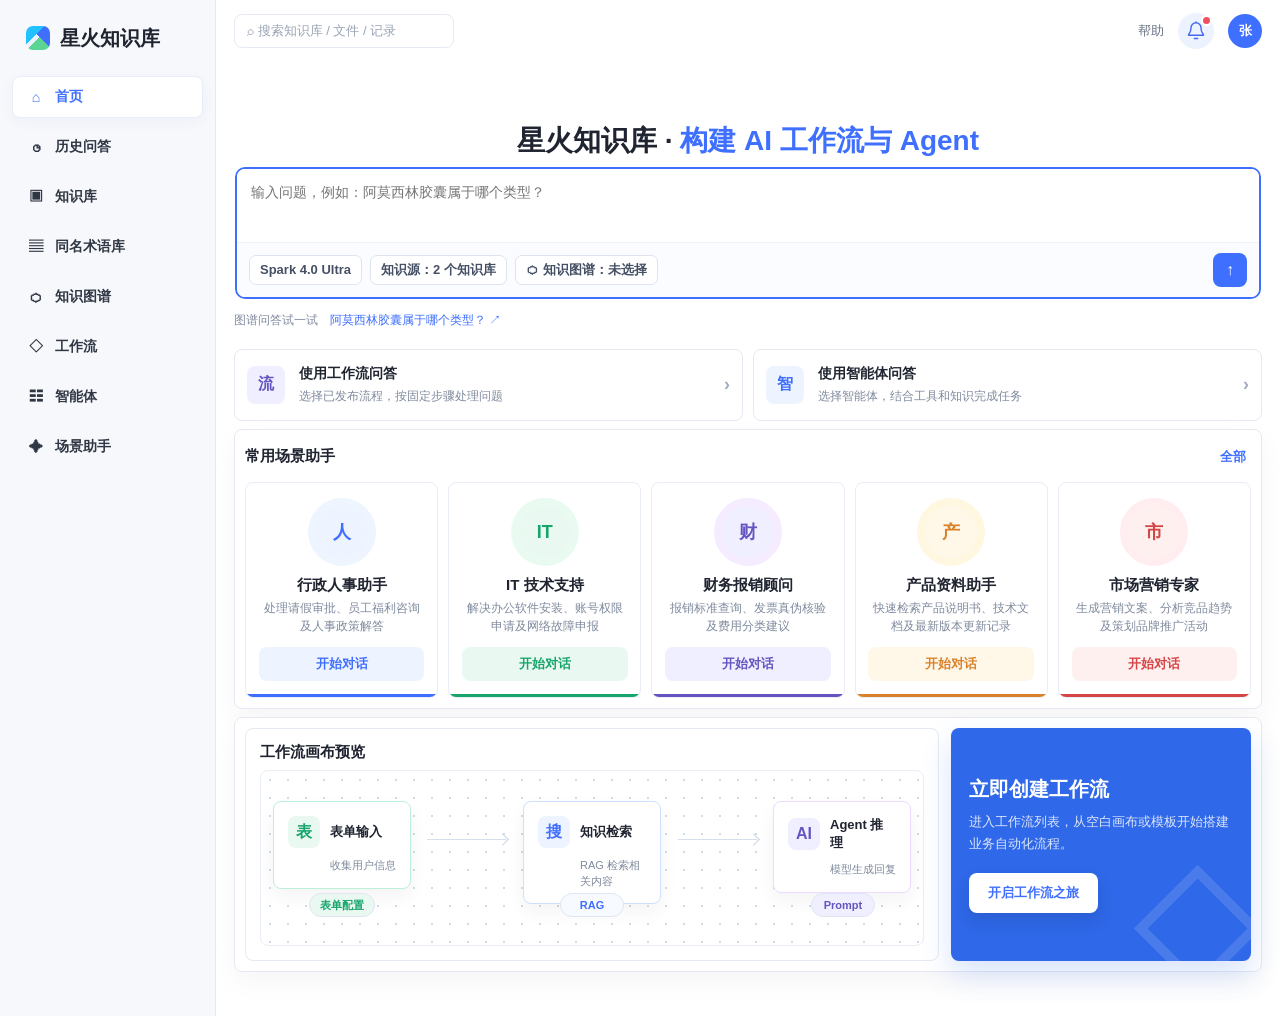
==== commit b7aa69c5: "Publish knowledge graph prototype from source 1ddebb3a2" ====
--- a/v122-ai-entry-architecture.html
+++ b/v122-ai-entry-architecture.html
@@ -1961,7 +1961,7 @@
     });
   </script>
   <script src="knowledge-graph/qa-evidence.js"></script>
-  <script src="knowledge-graph/qa.js"></script>
+  <script src="knowledge-graph/qa.js?v=42"></script>
   <script src="knowledge-graph/notification-data.js?v=41"></script>
   <script src="knowledge-graph/notification-center.js?v=36"></script>
 </body>
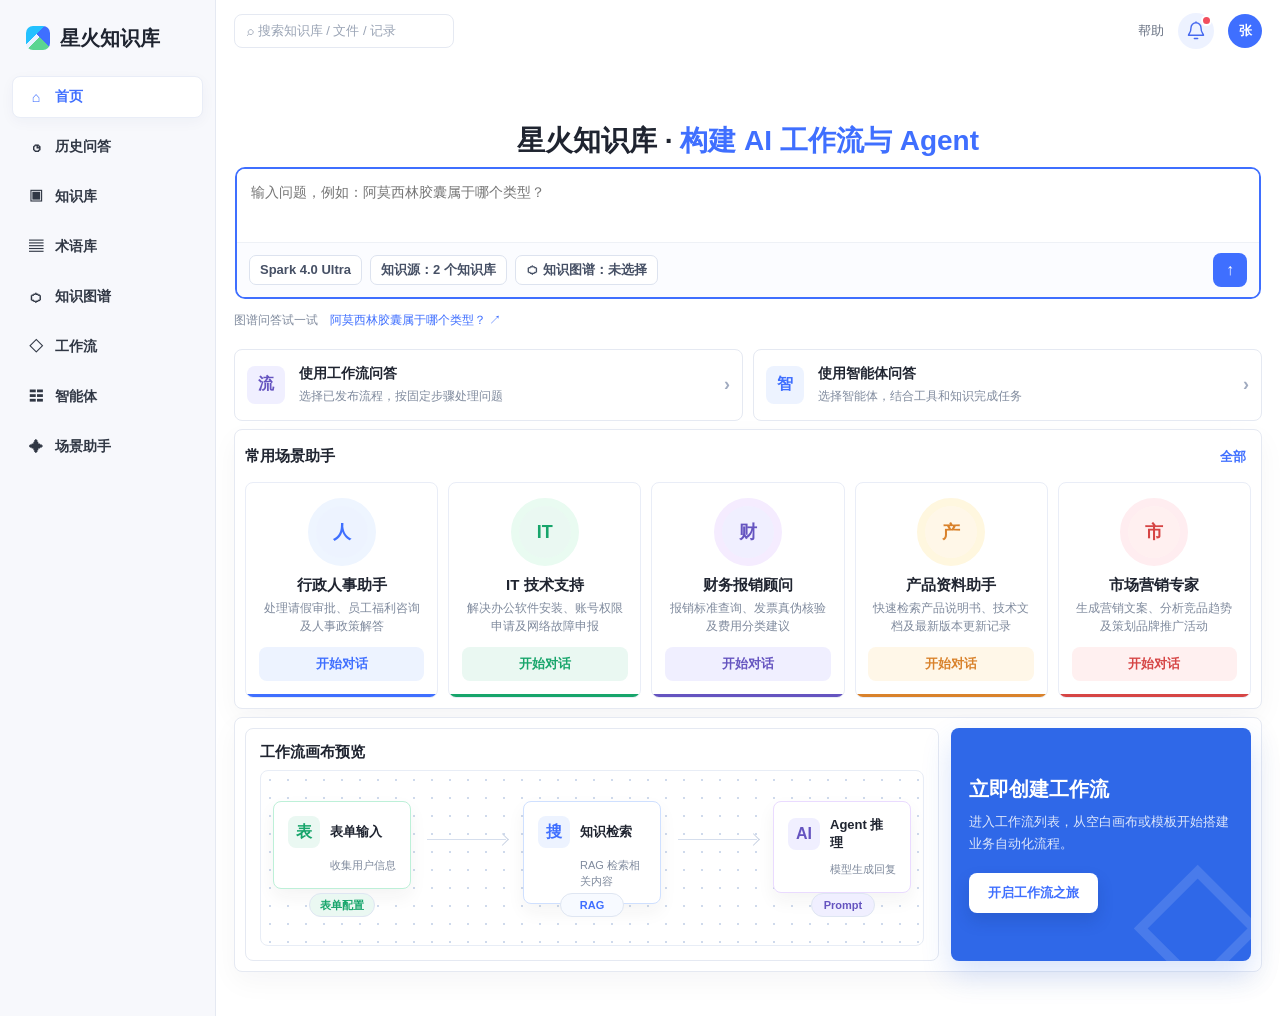
==== commit db6e4694: "Publish knowledge graph prototype from source 26379106d" ====
--- a/v122-ai-entry-architecture.html
+++ b/v122-ai-entry-architecture.html
@@ -1961,7 +1961,7 @@
     });
   </script>
   <script src="knowledge-graph/qa-evidence.js"></script>
-  <script src="knowledge-graph/qa.js?v=42"></script>
+  <script src="knowledge-graph/qa.js?v=43"></script>
   <script src="knowledge-graph/notification-data.js?v=41"></script>
   <script src="knowledge-graph/notification-center.js?v=36"></script>
 </body>
